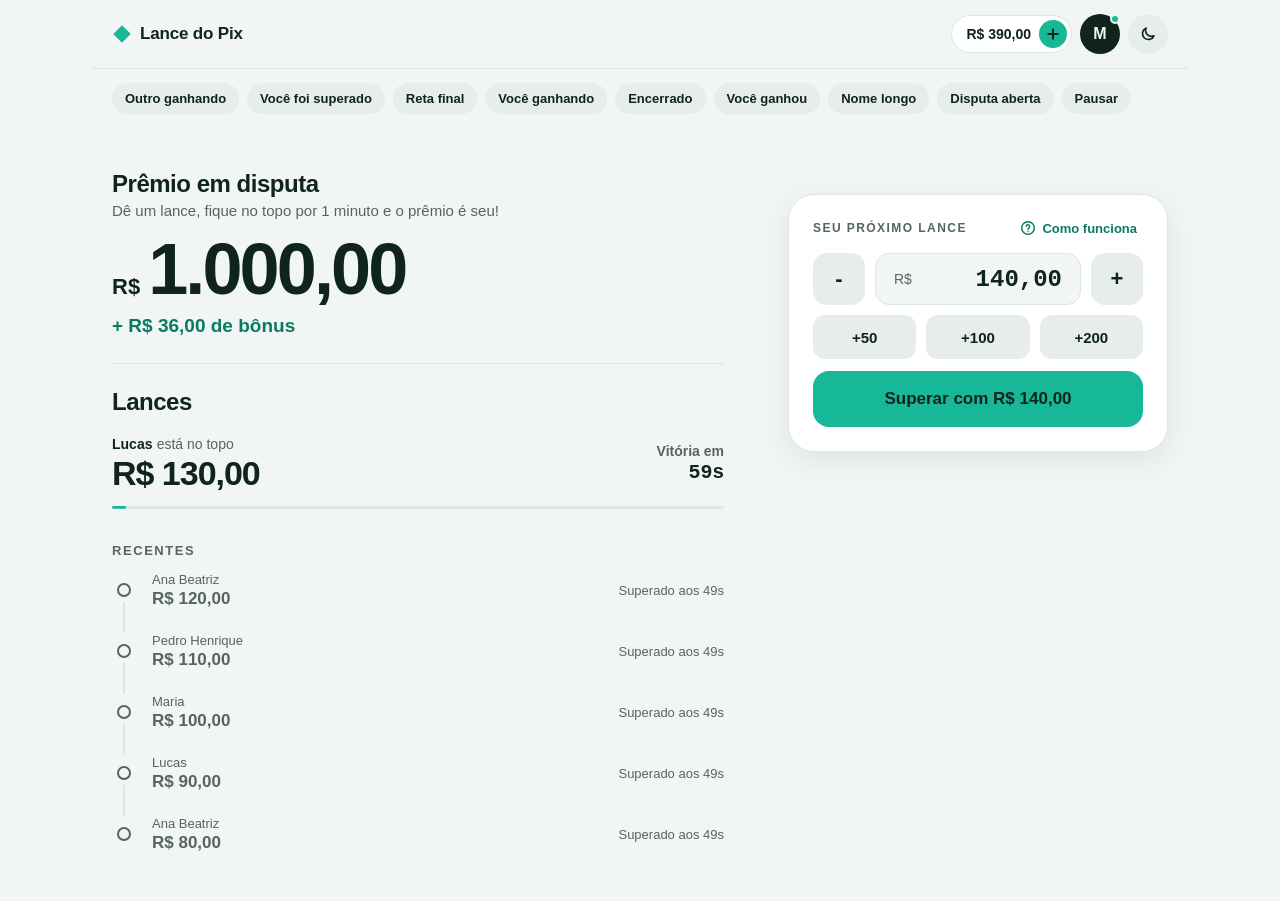
==== artifacts/lance-do-pix/public/prototype.html @ eab9c120 "Update prototype and documentation Replit-Commit-Author: Agent" ====
<!doctype html>
<html lang="pt-BR">
<head>
<meta charset="utf-8">
<meta name="viewport" content="width=device-width, initial-scale=1, viewport-fit=cover">
<title>Lance do Pix</title>
<style>
:root{
  --bg:#F1F5F4;--surface:#FFFFFF;--ink:#10241E;--muted:#55655F;--line:#DCE6E2;
  --teal:#17B897;--teal-ink:#0B7A63;--teal-bg:#E1F6EF;--chip:#E6EDEB;--cta-off:#95DFCF;--cta-off-ink:#3C6F63;
  color-scheme:light;
  box-sizing:border-box;padding-top:env(safe-area-inset-top,0px);
}
@media (prefers-color-scheme:dark){
  :root:not([data-theme="light"]){
    --bg:#0D1A16;--surface:#15261F;--ink:#EAF4F1;--muted:#9DB3AB;--line:#24382F;
    --teal:#2BD3AE;--teal-ink:#4FE3C2;--teal-bg:#133B31;--chip:#1D3229;--cta-off:#1F4A3E;--cta-off-ink:#7FB9AA;
    color-scheme:dark;
  }
}
:root[data-theme="dark"]{
  --bg:#0D1A16;--surface:#15261F;--ink:#EAF4F1;--muted:#9DB3AB;--line:#24382F;
  --teal:#2BD3AE;--teal-ink:#4FE3C2;--teal-bg:#133B31;--chip:#1D3229;--cta-off:#1F4A3E;--cta-off-ink:#7FB9AA;
  color-scheme:dark;
}
*{box-sizing:border-box}
html,body{margin:0}
body{background:var(--bg);color:var(--ink);font-family:-apple-system,"Segoe UI",Roboto,Inter,sans-serif;-webkit-font-smoothing:antialiased}
button{font:inherit;color:inherit;cursor:pointer;border:0;background:none}
.app{max-width:480px;margin:0 auto;padding:0 20px 300px}
header{display:flex;align-items:center;justify-content:space-between;padding:14px 0;border-bottom:1px solid var(--line);margin:0 -20px;padding-left:20px;padding-right:20px}
.logo{display:flex;align-items:center;gap:8px;font-weight:700;font-size:17px;letter-spacing:-.01em}
.right{display:flex;align-items:center;gap:8px}
.bal{display:flex;align-items:center;gap:8px;background:var(--surface);border:1px solid var(--line);border-radius:99px;padding:4px 4px 4px 14px;font-weight:700;font-size:14px}
.plus{width:28px;height:28px;border-radius:50%;background:var(--teal);display:grid;place-items:center}
.avatar{position:relative;width:40px;height:40px;border-radius:50%;background:var(--ink);color:var(--bg);display:grid;place-items:center;font-weight:700}
.avatar i{position:absolute;top:0;right:0;width:10px;height:10px;border-radius:50%;background:var(--teal);border:2px solid var(--bg)}
.theme{width:40px;height:40px;border-radius:50%;background:var(--chip);display:grid;place-items:center}
h1{font-size:24px;letter-spacing:-.02em;margin:26px 0 4px}
.sub{margin:0;color:var(--muted);font-size:15px}
.prize{display:flex;align-items:baseline;gap:8px;margin-top:14px}
.prize small{font-size:22px;font-weight:800}
.prize b{font-size:clamp(52px,17vw,72px);font-weight:800;letter-spacing:-.04em;line-height:1}
.bonus{color:var(--teal-ink);font-weight:800;font-size:19px;margin:10px 0 0}
.timer{display:flex;align-items:center;gap:10px;margin-top:20px}
.timer b{font-family:ui-monospace,Menlo,Consolas,monospace;font-size:30px;color:var(--muted)}
.timer span{display:flex;align-items:center;gap:6px;font-size:13px;color:var(--muted)}
.timer span i{width:8px;height:8px;border-radius:50%;background:var(--muted)}
.bar{height:5px;border-radius:9px;background:var(--line);margin-top:12px}
.sec{display:flex;justify-content:space-between;align-items:baseline;margin:30px 0 10px}
.sec h2{margin:0;font-size:13px;letter-spacing:.12em;color:var(--muted);font-weight:700}
.sec span{font-size:13px;color:var(--muted)}
.tl{padding-top:4px;isolation:isolate}
.n{position:relative;display:flex;align-items:center;gap:16px;padding-bottom:24px}
.n:not(:last-child)::before{content:"";position:absolute;left:11px;top:12px;bottom:0;width:2px;background:var(--line)}
.n:last-child{padding-bottom:0}
.d{position:relative;z-index:1;flex:none;width:24px;height:24px;border-radius:50%;display:grid;place-items:center;background:var(--bg)}
.d.off::after{content:"";width:10px;height:10px;border-radius:50%;border:2px solid var(--muted)}
.d.on{background:var(--teal);color:#10241E}
.n .b{flex:1}
.n .b.r{display:flex;justify-content:space-between;align-items:center}
.n .v{font-size:17px;font-weight:700;color:var(--muted);font-variant-numeric:tabular-nums}
.n .s{font-size:13px;color:var(--muted);margin-bottom:2px}
.win .top{display:flex;justify-content:space-between;align-items:center}
.tag{display:flex;align-items:center;gap:8px;color:var(--teal-ink);font-size:12px;font-weight:800;letter-spacing:.1em}
.tag i{width:8px;height:8px;border-radius:50%;background:var(--teal)}
.time{font-size:13px;color:var(--muted);font-variant-numeric:tabular-nums}
.win .val{font-size:34px;font-weight:800;letter-spacing:-.03em;margin:10px 0 6px;line-height:1.05}
.win .ok{display:flex;align-items:center;gap:6px;color:var(--teal-ink);font-weight:700;font-size:15px}
.row{display:flex;justify-content:space-between;align-items:center;padding:15px 0;border-top:1px solid var(--line)}
.row:first-of-type{border-top:0}
.row .v{font-size:17px;font-weight:700;color:var(--muted)}
.row .s{font-size:13px;color:var(--muted);margin-top:2px}
.row .l{display:flex;gap:12px;align-items:center}
.row .l i{width:8px;height:8px;border-radius:50%;background:var(--line);border:2px solid var(--muted);box-sizing:content-box;width:6px;height:6px}
.sheet{position:fixed;z-index:10;bottom:0;left:50%;transform:translateX(-50%);width:100%;max-width:480px;background:var(--surface);border-radius:26px 26px 0 0;padding:22px 20px calc(18px + env(safe-area-inset-bottom,0px));box-shadow:0 -8px 30px rgba(0,0,0,.08)}
.sh{display:flex;justify-content:space-between;align-items:center}
.sh h3{margin:0;font-size:12px;letter-spacing:.12em;color:var(--muted);font-weight:700}
.how{display:flex;align-items:center;gap:6px;color:var(--teal-ink);font-weight:700;font-size:13px}
.step{display:flex;gap:10px;margin-top:16px}
.step button.sq{width:52px;height:52px;border-radius:14px;background:var(--chip);font-size:22px;font-weight:700}
.field{flex:1;display:flex;align-items:center;justify-content:space-between;padding:0 18px;border-radius:14px;background:var(--bg);border:1px solid var(--line);color:var(--muted);font-size:14px}
.field output{font-family:ui-monospace,Menlo,Consolas,monospace;font-size:24px;font-weight:700;color:var(--ink)}
.chips{display:grid;grid-template-columns:repeat(3,1fr);gap:10px;margin-top:10px}
.chips button{height:44px;border-radius:12px;background:var(--chip);font-weight:700;font-size:15px}
.cta{width:100%;height:56px;border-radius:16px;margin-top:12px;background:var(--cta-off);color:var(--cta-off-ink);font-weight:800;font-size:17px;cursor:not-allowed}

.sr{position:absolute;width:1px;height:1px;overflow:hidden;clip:rect(0 0 0 0);white-space:nowrap}
.dbg{display:flex;gap:8px;overflow-x:auto;margin:14px -20px 0;padding:0 20px;scrollbar-width:none}
.dbg button{flex:none;padding:8px 13px;border-radius:99px;background:var(--chip);font-size:13px;font-weight:700}
.dbg button[aria-pressed="true"]{background:var(--ink);color:var(--bg)}
.lances{margin:26px 0 0;padding-top:24px;border-top:1px solid var(--line);font-size:24px;letter-spacing:-.02em}
.lc{margin-top:18px;padding:0 0 4px}
.lc-cap{font-size:13px;letter-spacing:.12em;text-transform:uppercase;font-weight:700;color:var(--muted)}
.lc-price{margin-top:2px;font-size:34px;font-weight:800;letter-spacing:-.03em;line-height:1.05;white-space:nowrap;font-variant-numeric:tabular-nums}
.lc-st{display:flex;align-items:center;justify-content:space-between;gap:12px;min-height:20px;margin-top:0;font-size:14px;font-weight:600}
.lc-who{display:flex;gap:.3em;flex:1;min-width:0}
.lc-nm{min-width:0;overflow:hidden;text-overflow:ellipsis;white-space:nowrap}
.lc-tl{flex:none;white-space:nowrap;color:var(--muted);font-weight:500}
.lc-t{flex:none;font-family:ui-monospace,Menlo,Consolas,monospace;font-size:18px;font-weight:700;line-height:1}
.lc-t svg{display:block;width:22px;height:22px;color:var(--teal-ink)}
.lc-row{display:flex;align-items:center;justify-content:space-between;gap:16px}
.lc-g{flex:1;min-width:0}
.lc-r{flex:none;display:flex;flex-direction:column;align-items:flex-end;gap:4px}
.lc-r .lc-t{font-size:20px;letter-spacing:-.01em;font-variant-numeric:tabular-nums}
.lc-r .lc-t svg{width:22px;height:22px}
.lc-x{font-size:14px;font-weight:600;color:var(--muted)}
.lc-goal{flex:none;font-family:ui-monospace,Menlo,Consolas,monospace;font-size:14px;font-weight:600;color:var(--muted)}
.lc[data-ended] .lc-goal{display:none}
.lc-x{white-space:nowrap}
.lc[data-ended] .lc-r{flex-direction:row;align-items:center;gap:6px}
.lc[data-ended] .lc-r .lc-t svg{width:18px;height:18px}
.lc-goal{display:none}
.lc[data-urgent] .lc-t{animation:blink 1s step-end infinite}
@keyframes blink{50%{opacity:.35}}
@media (prefers-reduced-motion:reduce){.lc[data-urgent] .lc-t{animation:none}}
.lc-pg{position:relative;height:3px;margin-top:14px;border-radius:9px;background:var(--line);overflow:hidden}
.lc-pg::after{content:"";position:absolute;inset:0;background:var(--teal);clip-path:inset(0 calc(100% - var(--p,100%)) 0 0)}
.lc[data-ended] .lc-pg{display:none}
.lc-nb{display:grid;grid-template-rows:0fr;transition:grid-template-rows .25s ease}
.lc[data-msg] .lc-nb{grid-template-rows:1fr}
.lc-nx{overflow:hidden;min-height:0}
.lc-msg{margin:0;padding-top:12px;font-size:15px;line-height:1.4;color:var(--muted)}
.lc[data-good] .lc-msg{color:var(--teal-ink)}
@media (prefers-reduced-motion:reduce){.lc-nb{transition:none}}
.d svg{width:14px;height:14px}

.cta:not(:disabled){background:var(--teal);color:#10241E;cursor:pointer}
[hidden]{display:none!important}
.dbg button:disabled{opacity:.4;cursor:not-allowed}
.nxt{display:flex;align-items:center;gap:14px;margin-top:16px;padding:12px 14px;border:1px solid var(--line);border-radius:16px;background:var(--surface)}
.ring{position:relative;flex:none;width:44px;height:44px}
.ring svg{position:absolute;inset:0;width:100%;height:100%;transform:rotate(-90deg)}
.ring circle{fill:none;stroke-width:3.5}
.rb{stroke:var(--line)}
.rf{stroke:var(--teal);stroke-linecap:round;stroke-dasharray:var(--rp,0) 100}
.ring b{position:absolute;inset:0;display:grid;place-items:center;font-size:14px;font-variant-numeric:tabular-nums}
.nx-a{font-size:16px;font-weight:700}
.nx-b{font-size:13px;color:var(--muted);margin-top:2px}
.nxt[data-urgent] .ring{animation:blink 1s step-end infinite}
@keyframes fin{from{opacity:0}}
.fade{animation:fin .5s ease}
@media (prefers-reduced-motion:reduce){.nxt[data-urgent] .ring,.fade{animation:none}}
@media (min-width:900px){
  .app{display:grid;grid-template-columns:minmax(0,1fr) minmax(340px,380px);column-gap:64px;align-content:start;max-width:1120px;padding:0 32px 48px}
  header,.dbg,.nxt{grid-column:1/-1}
  .desktop-main{grid-column:1;grid-row:4;min-width:0;padding-top:30px}
  .sheet{position:sticky;grid-column:2;grid-row:4;align-self:start;top:24px;bottom:auto;left:auto;transform:none;width:auto;max-width:none;margin-top:80px;padding:24px;border:1px solid var(--line);border-radius:26px;box-shadow:0 8px 30px rgba(0,0,0,.08)}
}
</style>
</head>
<body>
<div class="app">
  <header>
    <div class="logo"><svg width="20" height="20" viewBox="0 0 24 24" aria-hidden="true"><path d="M12 1.5l10.5 10.5L12 22.5 1.5 12z" fill="#17B897"/></svg>Lance do Pix</div>
    <div class="right">
      <div class="bal">R$ 390,00<button class="plus" aria-label="Adicionar saldo"><svg width="14" height="14" viewBox="0 0 24 24" fill="none" stroke="#10241E" stroke-width="3.4" stroke-linecap="round" aria-hidden="true"><path d="M12 4v16M4 12h16"/></svg></button></div>
      <div class="avatar">M<i></i></div>
      <button class="theme" id="theme" aria-label="Alternar tema"><svg width="18" height="18" viewBox="0 0 24 24" fill="none" stroke="currentColor" stroke-width="2.2" stroke-linecap="round" stroke-linejoin="round" aria-hidden="true"><path d="M20 14.5A8 8 0 019.5 4 8 8 0 1020 14.5z"/></svg></button>
    </div>
  </header>
  <div class="dbg" id="ctrl"></div>
  <div class="nxt" id="nxt" hidden><div class="ring"><svg viewBox="0 0 40 40" aria-hidden="true"><circle class="rb" cx="20" cy="20" r="17" pathLength="100"/><circle class="rf" cx="20" cy="20" r="17" pathLength="100"/></svg><b id="nxs"></b></div><div><div class="nx-a">Próxima disputa</div><div class="nx-b">Prêmio revelado ao começar</div></div></div>

  <div class="desktop-main">
  <h1 id="h1">Prêmio em disputa</h1>
  <p class="sub">Dê um lance, fique no topo por 1 minuto e o prêmio é seu!</p>
  <div class="prize"><small>R$</small><b id="pz"></b></div>
  <p class="bonus" id="bn"></p>
  <h2 class="lances">Lances</h2>
  <section class="lc" id="card" aria-label="Lance no topo">
    <div class="lc-row"><div class="lc-g"><div class="lc-st"><div class="lc-who"><span class="lc-nm" id="nm"></span><span class="lc-tl" id="tl"></span></div></div><div class="lc-price" id="price"></div></div><div class="lc-r"><span class="lc-x" id="tmx">Vitória em</span><div class="lc-t" id="tm"></div><div class="lc-goal" id="goal"></div></div></div>
    <div class="lc-pg" aria-hidden="true"></div>
    <div class="lc-nb"><div class="lc-nx" id="nx"><p class="lc-msg" id="ntm"></p></div></div>
  </section>

  <div class="sec" id="rec"><h2>RECENTES</h2></div>
  <div class="tl" id="hist"></div>
  <span class="sr" id="live" aria-live="polite"></span>
  </div>

  <div class="sheet">
    <div class="sh"><h3>SEU PRÓXIMO LANCE</h3><button class="how"><svg width="16" height="16" viewBox="0 0 24 24" fill="none" stroke="currentColor" stroke-width="2.2" stroke-linecap="round" aria-hidden="true"><circle cx="12" cy="12" r="9.5"/><path d="M9.5 9.5a2.5 2.5 0 114 2c-.9.6-1.5 1.1-1.5 2.2M12 17h.01"/></svg>Como funciona</button></div>
    <div class="step">
      <button class="sq" id="minus" aria-label="Diminuir lance">-</button>
      <div class="field"><span>R$</span><output id="val">140,00</output></div>
      <button class="sq" id="plusb" aria-label="Aumentar lance">+</button>
    </div>
    <div class="chips"><button data-add="50">+50</button><button data-add="100">+100</button><button data-add="200">+200</button></div>
    <button class="cta" id="cta" type="button" disabled>Disputa encerrada</button>
  </div>
</div>

<script>
(() => {
'use strict';
const CFG = { duration: 60, urgentAt: 10, step: 10, histMax: 5, wait: 60, hold: 6 };
const PRIZES = [{ value: 1000, bonus: 36 }, { value: 2500, bonus: 90 }, { value: 500, bonus: 18 }];
const ME = 'Você', LONG = 'Maria Fernanda de Albuquerque';
const $ = id => document.getElementById(id);
const ICONS = {
  default: '<path d="M12 19V5M5 12l7-7 7 7"/>',
  outbid: '<path d="M7 17L17 7M9 7h8v8"/>',
  urgent: '<circle cx="12" cy="12" r="10"/><polyline points="12 6 12 12 16 14"/>',
  lead: '<circle cx="12" cy="12" r="10"/><path d="M8 12l3 3 5-6"/>',
  ended: '<path d="M5 21V4M5 4h11l-2 4 2 4H5"/>',
  down: '<path d="M6 9l6 6 6-6"/>',
  check: '<path d="M5 12.5l5 5 9-10"/>',
};
const icon = (k, w = 2) => `<svg viewBox="0 0 24 24" aria-hidden="true" fill="none" stroke="currentColor" stroke-width="${w}" stroke-linecap="round" stroke-linejoin="round">${ICONS[k]}</svg>`;
const brl = new Intl.NumberFormat('pt-BR', { style: 'currency', currency: 'BRL' }).format;
const num = n => n.toLocaleString('pt-BR', { minimumFractionDigits: 2, maximumFractionDigits: 2 });
const pad = n => String(n).padStart(2, '0');
const clock = s => s <= 60 ? `${s}s` : `${Math.floor(s / 60)}:${pad(s % 60)}`;
const dur = ms => { const s = Math.max(0, Math.floor(ms / 1000)); return s < 60 ? `${s}s` : `${Math.floor(s / 60)}min ${pad(s % 60)}s`; };
const setText = (n, t) => { if (n.textContent !== t) n.textContent = t; };
const setIcon = (n, k, w) => { const key = k + w; if (n.dataset.k !== key) { n.dataset.k = key; n.innerHTML = icon(k, w); } };
const el = (tag, cls = '', kids = []) => { const n = document.createElement(tag); if (cls) n.className = cls; n.append(...kids); return n; };

/* ---------- Momentos ---------- */
const R = (...names) => names.map((name, i) => ({ name, price: 130 - (names.length - 1 - i) * 10 }));
const OTHER = R('Ana Beatriz', 'Lucas', 'Maria', 'Pedro Henrique', 'Ana Beatriz', 'Lucas');
const MINE = R('Ana Beatriz', 'Lucas', 'Pedro Henrique', 'Lucas', 'Maria', ME);
const SCENES = {
  other:  { label: 'Outro ganhando', bids: OTHER, secs: 60 },
  outbid: { label: 'Você foi superado', bids: R('Lucas', 'Ana Beatriz', 'Pedro Henrique', 'Lucas', ME, 'Maria'), secs: 60 },
  urgent: { label: 'Reta final', bids: OTHER, secs: 8 },
  lead:   { label: 'Você ganhando', bids: MINE, secs: 60 },
  ended:  { label: 'Encerrado', bids: OTHER, secs: 0 },
  won:    { label: 'Você ganhou', bids: MINE, secs: 0 },
  long:   { label: 'Nome longo', bids: R('Ana Beatriz', 'Lucas', 'Pedro Henrique', 'Lucas', 'Ana Beatriz', LONG), secs: 60 },
  open:   { label: 'Disputa aberta', bids: [], secs: 60 },
};

/* ---------- Estado ---------- */
let state = { bids: [], prize: PRIZES[0], endsAt: 0, frozen: null, nextAt: null, nfz: null };
const nextLeft = s => s.nfz ?? Math.max(0, (s.nextAt - performance.now()) / 1000);
const secsLeft = s => Math.max(0, Math.ceil(s.frozen ?? (s.endsAt - performance.now()) / 1000));
const withTime = (s, secs) => s.frozen === null ? { endsAt: performance.now() + secs * 1000 } : { frozen: secs };
const view = s => {
  const secs = secsLeft(s), last = s.bids[s.bids.length - 1], prev = s.bids[s.bids.length - 2];
  if (!last) return { empty: true, name: '', price: 0, me: false, next: CFG.step, secs: CFG.duration };
  const me = last.name === ME;
  return { name: last.name, price: last.price, me, next: last.price + CFG.step, outbid: !me && prev?.name === ME, secs, ended: secs === 0, urgent: secs > 0 && secs <= CFG.urgentAt };
};
const tailOf = v => v.ended ? 'ganhou' : 'está no topo';

/* Aviso curto abaixo da barra: só aparece quando agrega. A ação de lance fica no painel de baixo. */
const noticeFor = v => {
  if (v.empty) return 'Assuma o topo com o primeiro lance.';
  if (v.ended) return v.me ? 'Parabéns, o prêmio é seu.' : '';
  if (v.me) return v.urgent ? 'Falta pouco! Continue no topo e o prêmio é seu.' : 'Continue no topo e o prêmio é seu.';
  if (v.urgent) return 'Últimos segundos! Supere agora.';
  if (v.outbid) return 'Você foi superado. Supere o lance para voltar ao topo.';
  return '';
};

/* ---------- Elementos ---------- */
const E = {};
['price', 'nm', 'tl', 'tmx', 'goal', 'tm', 'card', 'nx', 'ntm', 'hist', 'live', 'ctrl', 'cta', 'val', 'pz', 'bn', 'rec', 'nxt', 'nxs'].forEach(id => { E[id] = $(id); });

const showNotice = (msg, good) => {
  if (msg) setText(E.ntm, msg);
  E.card.toggleAttribute('data-msg', !!msg);
  E.card.toggleAttribute('data-good', good);
  E.nx.inert = !msg;
};

let histKey = '', timeEls = [];
const showHist = (bids, ended) => {
  const full = bids.slice(-(CFG.histMax + 1)).reverse(), recent = full.slice(1);
  E.rec.hidden = E.hist.hidden = !recent.length;
  const k = recent.map(b => b.name + b.price + b.at).join('|');
  if (k !== histKey) {
    histKey = k; timeEls = [];
    E.hist.replaceChildren(...recent.map((b, i) => {
      const dot = el('span', 'd off');
      const t = el('span', 'time');
      timeEls.push([t, b.at, full[i].at]);
      return el('div', 'n', [dot, el('div', 'b r', [el('div', '', [el('div', 's', [b.name]), el('div', 'v', [brl(b.price)])]), t])]);
    }));
  }
  const now = performance.now();
  timeEls.forEach(([t, at, nextAt]) => setText(t, `Superado aos ${clock(Math.max(0, Math.ceil(CFG.duration - (nextAt - at) / 1000)))}`));
};

/* Painel de baixo: único lugar com ação de lance */
let bid = 0, seen = -1;
const sheet = v => {
  if (v.price !== seen) { seen = v.price; bid = v.next; }
  if (bid < v.next) bid = v.next;
  setText(E.val, num(bid));
  E.cta.disabled = v.ended || v.me;
  setText(E.cta, v.ended ? (state.nextAt !== null ? `Próxima disputa em ${clock(Math.ceil(nextLeft(state)))}` : 'Disputa encerrada') : v.me ? 'Seu lance está no topo' : v.empty ? `Dar o primeiro lance de ${brl(bid)}` : `Superar com ${brl(bid)}`);
};
const bump = d => { const v = view(state); if (v.up) return; bid = Math.max(v.next, bid + d); sheet(v); };
$('minus').onclick = () => bump(-CFG.step);
$('plusb').onclick = () => bump(CFG.step);
document.querySelectorAll('[data-add]').forEach(b => { b.onclick = () => bump(Number(b.dataset.add)); });
$('theme').onclick = () => {
  const r = document.documentElement, dark = r.dataset.theme ? r.dataset.theme === 'dark' : matchMedia('(prefers-color-scheme: dark)').matches;
  r.dataset.theme = dark ? 'light' : 'dark';
};

/* ---------- Render ---------- */
let lastSecs = -1, lastLive = '', lastNext = -1;
const render = () => {
  const v = view(state), n = noticeFor(v), p = state.prize;
  lastSecs = v.secs;
  setText(E.pz, num(p.value));
  setText(E.bn, `+ ${brl(p.bonus)} de bônus`);
  E.card.toggleAttribute('data-urgent', !!v.urgent);
  E.card.toggleAttribute('data-ended', !!v.ended);
  setText(E.price, brl(v.price));
  setText(E.nm, v.empty ? 'Nenhum lance ainda' : v.name);
  setText(E.tl, v.empty ? '' : tailOf(v));
  const nb = state.nextAt !== null, nl = nb ? Math.ceil(nextLeft(state)) : 0;
  E.nxt.hidden = !nb; E.nxt.toggleAttribute('data-urgent', nb && nl <= CFG.urgentAt); setText(E.nxs, String(nl)); lastNext = nb ? nl : -1;
  setText(E.tmx, v.ended ? 'Disputa encerrada' : 'Vitória em');
  setText(E.goal, clock(CFG.duration));
  if (v.ended) setIcon(E.tm, 'check', 3); else { delete E.tm.dataset.k; setText(E.tm, clock(v.secs)); }
  showNotice(n, !!v.me);
  showHist(state.bids, v.ended);
  sheet(v);
  const text = v.empty ? 'Disputa aberta. Nenhum lance ainda.' : `${v.name} ${tailOf(v)} com ${brl(v.price)}. ${n}`.trim();
  if (text !== lastLive) { lastLive = text; E.live.textContent = text; }
  const fz = state.nextAt !== null ? state.nfz : state.frozen;
  pause.disabled = !state.bids.length;
  pause.textContent = fz !== null ? 'Retomar' : 'Pausar';
  pause.setAttribute('aria-pressed', fz !== null);
};

const place = () => {
  const v = view(state);
  if (v.up || v.ended || v.me) return;
  state = { ...state, bids: [...state.bids, { name: ME, price: bid, at: performance.now() }], ...withTime(state, CFG.duration) };
  render();
};
E.cta.onclick = place;
const fade = () => { const a = document.querySelector('.app'); a.classList.remove('fade'); void a.offsetWidth; a.classList.add('fade'); };
const startNext = () => {
  state = { ...state, bids: [], prize: PRIZES[(PRIZES.indexOf(state.prize) + 1) % PRIZES.length], frozen: null, nextAt: null, nfz: null };
  seen = -1; fade(); render();
};
const apply = k => {
  const sc = SCENES[k], now = performance.now(), last = (CFG.duration - sc.secs) * 1000;
  seen = -1;
  state = { ...state, prize: PRIZES[0], bids: sc.bids.map((b, i, a) => ({ ...b, at: now - last - (a.length - 1 - i) * 11000 })), nextAt: sc.secs === 0 ? now + CFG.wait * 1000 : null, nfz: null, ...withTime(state, sc.secs) };
  render();
};

/* ---------- Momentos de teste ---------- */
Object.entries(SCENES).forEach(([k, sc]) => { const b = el('button', '', [sc.label]); b.type = 'button'; b.dataset.s = k; E.ctrl.append(b); });
const pause = el('button', '', ['Pausar']);
pause.type = 'button'; pause.dataset.s = 'pause'; pause.setAttribute('aria-pressed', 'false');
E.ctrl.append(pause);
E.ctrl.addEventListener('click', e => {
  const k = e.target.closest('[data-s]')?.dataset.s;
  if (!k) return;
  if (k === 'pause') {
    state = state.nextAt !== null
      ? (state.nfz === null ? { ...state, nfz: nextLeft(state) } : { ...state, nfz: null, nextAt: performance.now() + state.nfz * 1000 })
      : state.frozen === null
      ? { ...state, frozen: Math.max(0, (state.endsAt - performance.now()) / 1000) }
      : { ...state, frozen: null, endsAt: performance.now() + state.frozen * 1000 };
    render();
  } else apply(k);
});

apply('other');
setInterval(() => {
  if (state.nextAt !== null) {
    if (state.nfz === null && nextLeft(state) <= 0) return startNext();
    if (Math.ceil(nextLeft(state)) !== lastNext) render();
    return;
  }
  const s = secsLeft(state);
  if (!state.bids.length || s === lastSecs) return;
  if (s === 0 && lastSecs > 0 && state.frozen === null) state = { ...state, nextAt: performance.now() + CFG.wait * 1000, nfz: null };
  render();
}, 250);
const root = document.documentElement;
const frame = () => {
  const left = !state.bids.length ? CFG.duration : state.frozen ?? Math.max(0, (state.endsAt - performance.now()) / 1000);
  root.style.setProperty('--rp', state.nextAt !== null ? (1 - nextLeft(state) / CFG.wait) * 100 : 0);
  root.style.setProperty('--p', `${(1 - left / CFG.duration) * 100}%`);
  requestAnimationFrame(frame);
};
requestAnimationFrame(frame);
})();
</script>
</body>
</html>
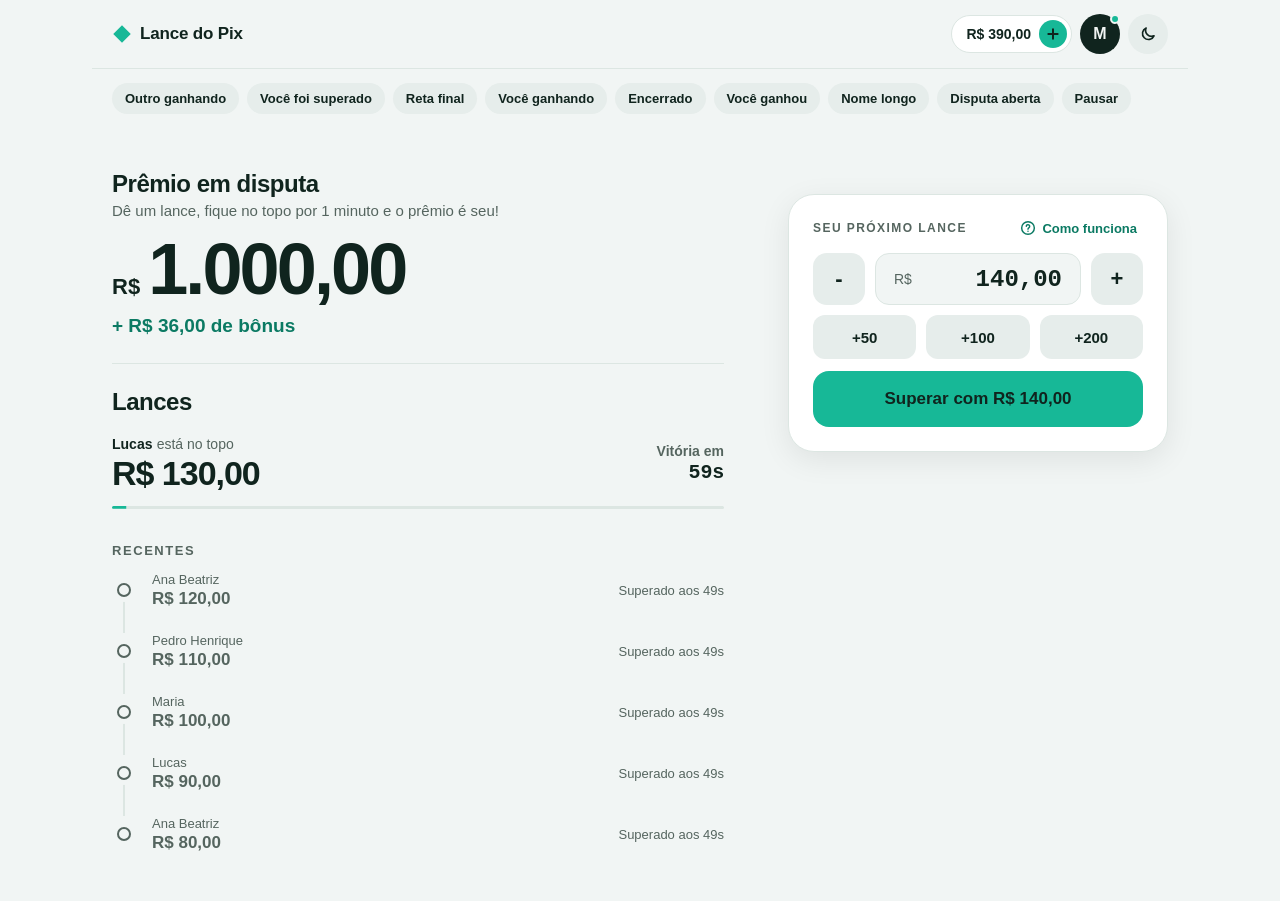
==== commit e14a1a84: "Update prototype link and documentation Replit-Commit-Author: Agent" ====
--- a/artifacts/lance-do-pix/public/prototype.html
+++ b/artifacts/lance-do-pix/public/prototype.html
@@ -28,7 +28,7 @@
 body{background:var(--bg);color:var(--ink);font-family:-apple-system,"Segoe UI",Roboto,Inter,sans-serif;-webkit-font-smoothing:antialiased}
 button{font:inherit;color:inherit;cursor:pointer;border:0;background:none}
 .app{max-width:480px;margin:0 auto;padding:0 20px 300px}
-header{display:flex;align-items:center;justify-content:space-between;padding:14px 0;border-bottom:1px solid var(--line);margin:0 -20px;padding-left:20px;padding-right:20px}
+header{position:sticky;top:0;z-index:20;display:flex;align-items:center;justify-content:space-between;padding:14px 0;border-bottom:1px solid var(--line);margin:0 -20px;padding-left:20px;padding-right:20px;background:var(--bg)}
 .logo{display:flex;align-items:center;gap:8px;font-weight:700;font-size:17px;letter-spacing:-.01em}
 .right{display:flex;align-items:center;gap:8px}
 .bal{display:flex;align-items:center;gap:8px;background:var(--surface);border:1px solid var(--line);border-radius:99px;padding:4px 4px 4px 14px;font-weight:700;font-size:14px}
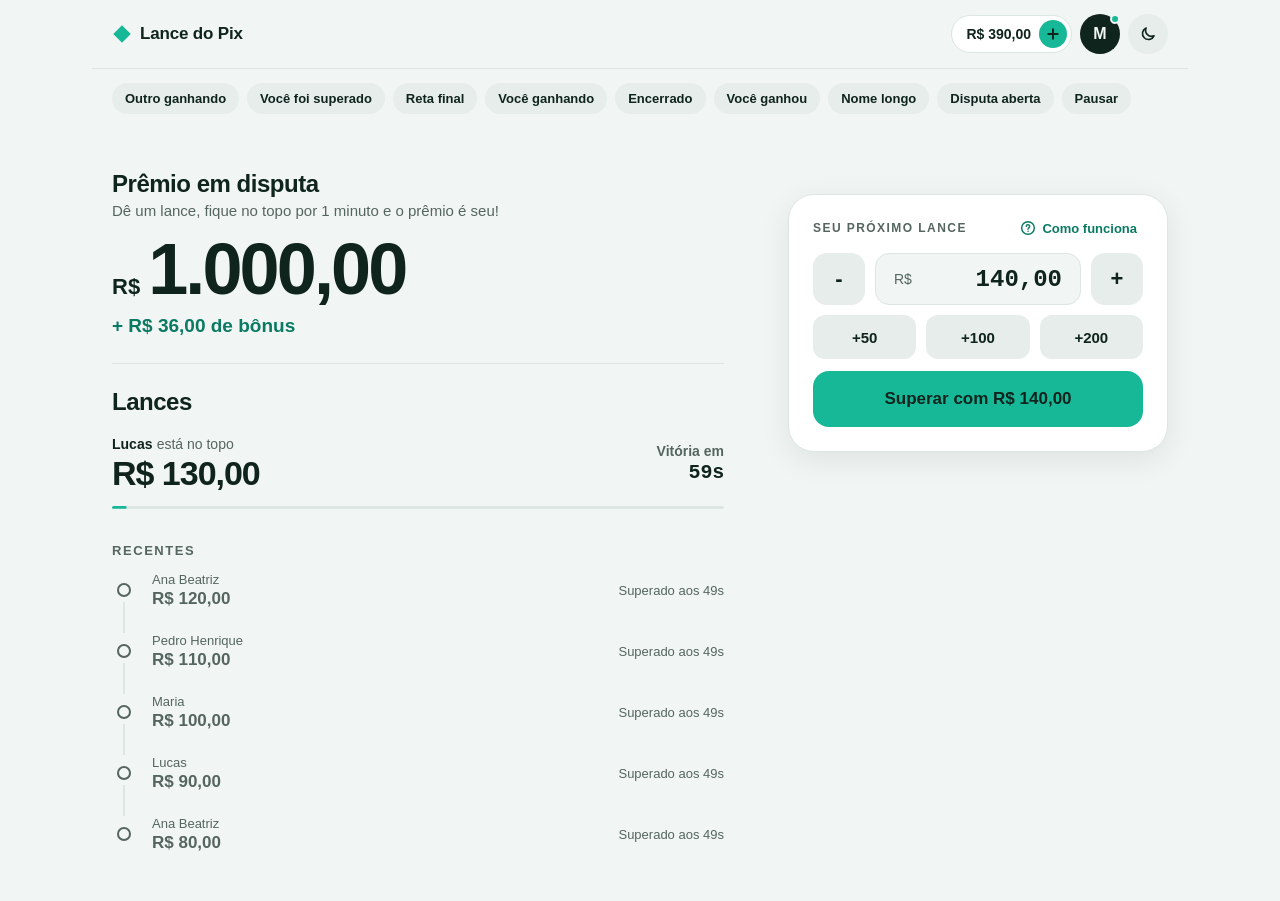
==== commit 36891313: "Update prototype HTML documentation Replit-Commit-Author: Agent" ====
--- a/artifacts/lance-do-pix/public/prototype.html
+++ b/artifacts/lance-do-pix/public/prototype.html
@@ -77,6 +77,25 @@
 .sh{display:flex;justify-content:space-between;align-items:center}
 .sh h3{margin:0;font-size:12px;letter-spacing:.12em;color:var(--muted);font-weight:700}
 .how{display:flex;align-items:center;gap:6px;color:var(--teal-ink);font-weight:700;font-size:13px}
+.how-dialog{width:min(calc(100% - 32px),460px);max-width:none;max-height:calc(100dvh - 32px);margin:auto;padding:24px;overflow:auto;color:var(--ink);background:var(--surface);border:1px solid var(--line);border-radius:24px;box-shadow:0 20px 80px rgba(0,0,0,.24)}
+.how-dialog::backdrop{background:rgba(16,36,30,.46);backdrop-filter:blur(3px)}
+.how-dialog[open]{animation:how-in .2s ease-out}
+.how-top{display:flex;align-items:center;justify-content:space-between;margin-bottom:14px}
+.how-mark{width:42px;height:42px;display:grid;place-items:center;border-radius:13px;background:var(--teal-bg);color:var(--teal-ink)}
+.how-close{width:36px;height:36px;display:grid;place-items:center;border:0;border-radius:50%;background:var(--chip);color:var(--ink)}
+.how-close:focus-visible{outline:3px solid var(--teal);outline-offset:3px}
+.how-kicker{margin:0 0 4px;color:var(--muted);font-size:11px;font-weight:800;letter-spacing:.12em}
+.how-title{margin:0;font-size:26px;line-height:1.12;letter-spacing:-.04em}
+.how-steps{display:grid;gap:0;margin:20px 0 0;padding:0;list-style:none}
+.how-steps li{display:flex;gap:12px;padding:15px 0;border-top:1px solid var(--line)}
+.how-number{flex:none;width:30px;height:30px;display:grid;place-items:center;border-radius:10px;background:var(--teal-bg);color:var(--teal-ink);font-family:ui-monospace,Menlo,Consolas,monospace;font-size:12px;font-weight:700}
+.how-copy{min-width:0}
+.how-copy strong{display:block;font-size:14px}
+.how-copy p{margin:4px 0 0;color:var(--muted);font-size:13px;line-height:1.45}
+.how-footnote{margin:12px 0 0;padding-top:13px;border-top:1px solid var(--line);color:var(--muted);font-size:12px;line-height:1.5}
+.how-footnote strong{color:var(--teal-ink)}
+@keyframes how-in{from{opacity:0;transform:translateY(8px) scale(.98)}to{opacity:1;transform:translateY(0) scale(1)}}
+@media (prefers-reduced-motion:reduce){.how-dialog[open]{animation:none}}
 .step{display:flex;gap:10px;margin-top:16px}
 .step button.sq{width:52px;height:52px;border-radius:14px;background:var(--chip);font-size:22px;font-weight:700}
 .field{flex:1;display:flex;align-items:center;justify-content:space-between;padding:0 18px;border-radius:14px;background:var(--bg);border:1px solid var(--line);color:var(--muted);font-size:14px}
@@ -180,7 +199,7 @@
   </div>
 
   <div class="sheet">
-    <div class="sh"><h3>SEU PRÓXIMO LANCE</h3><button class="how"><svg width="16" height="16" viewBox="0 0 24 24" fill="none" stroke="currentColor" stroke-width="2.2" stroke-linecap="round" aria-hidden="true"><circle cx="12" cy="12" r="9.5"/><path d="M9.5 9.5a2.5 2.5 0 114 2c-.9.6-1.5 1.1-1.5 2.2M12 17h.01"/></svg>Como funciona</button></div>
+    <div class="sh"><h3>SEU PRÓXIMO LANCE</h3><button class="how" type="button" aria-haspopup="dialog" aria-controls="howDialog"><svg width="16" height="16" viewBox="0 0 24 24" fill="none" stroke="currentColor" stroke-width="2.2" stroke-linecap="round" aria-hidden="true"><circle cx="12" cy="12" r="9.5"/><path d="M9.5 9.5a2.5 2.5 0 114 2c-.9.6-1.5 1.1-1.5 2.2M12 17h.01"/></svg>Como funciona</button></div>
     <div class="step">
       <button class="sq" id="minus" aria-label="Diminuir lance">-</button>
       <div class="field"><span>R$</span><output id="val">140,00</output></div>
@@ -189,6 +208,20 @@
     <div class="chips"><button data-add="50">+50</button><button data-add="100">+100</button><button data-add="200">+200</button></div>
     <button class="cta" id="cta" type="button" disabled>Disputa encerrada</button>
   </div>
+  <dialog class="how-dialog" id="howDialog" aria-labelledby="howTitle" aria-describedby="howFootnote">
+    <div class="how-top">
+      <div class="how-mark" aria-hidden="true"><svg width="22" height="22" viewBox="0 0 24 24" fill="none" stroke="currentColor" stroke-width="2.1" stroke-linecap="round" stroke-linejoin="round"><circle cx="12" cy="12" r="9.5"/><path d="M9.5 9.5a2.5 2.5 0 114 2c-.9.6-1.5 1.1-1.5 2.2M12 17h.01"/></svg></div>
+      <button class="how-close" id="closeHow" type="button" aria-label="Fechar Como funciona"><svg width="18" height="18" viewBox="0 0 24 24" fill="none" stroke="currentColor" stroke-width="2.2" stroke-linecap="round" aria-hidden="true"><path d="m6 6 12 12M18 6 6 18"/></svg></button>
+    </div>
+    <p class="how-kicker">É SIMPLES</p>
+    <h2 class="how-title" id="howTitle">Como funciona</h2>
+    <ol class="how-steps">
+      <li><span class="how-number">01</span><div class="how-copy"><strong>Dê um lance maior</strong><p>Supere o lance do topo. O próximo lance sobe pelo menos R$ 10.</p></div></li>
+      <li><span class="how-number">02</span><div class="how-copy"><strong>Fique no topo</strong><p>Cada novo lance reinicia a contagem de 60 segundos.</p></div></li>
+      <li><span class="how-number">03</span><div class="how-copy"><strong>Ganhe o prêmio</strong><p>Se o relógio zerar com você no topo, o prêmio e o bônus são seus.</p></div></li>
+    </ol>
+    <p class="how-footnote" id="howFootnote">Esta é uma <strong>demonstração</strong>. Os lances e o saldo são simulados; não há pagamentos reais.</p>
+  </dialog>
 </div>
 
 <script>
@@ -301,6 +334,13 @@
   const r = document.documentElement, dark = r.dataset.theme ? r.dataset.theme === 'dark' : matchMedia('(prefers-color-scheme: dark)').matches;
   r.dataset.theme = dark ? 'light' : 'dark';
 };
+const howDialog = $('howDialog');
+document.querySelectorAll('.how').forEach(b => { b.onclick = () => howDialog.showModal(); });
+$('closeHow').onclick = () => howDialog.close();
+howDialog.addEventListener('click', e => {
+  const r = howDialog.getBoundingClientRect();
+  if (e.clientX < r.left || e.clientX > r.right || e.clientY < r.top || e.clientY > r.bottom) howDialog.close();
+});
 
 /* ---------- Render ---------- */
 let lastSecs = -1, lastLive = '', lastNext = -1;
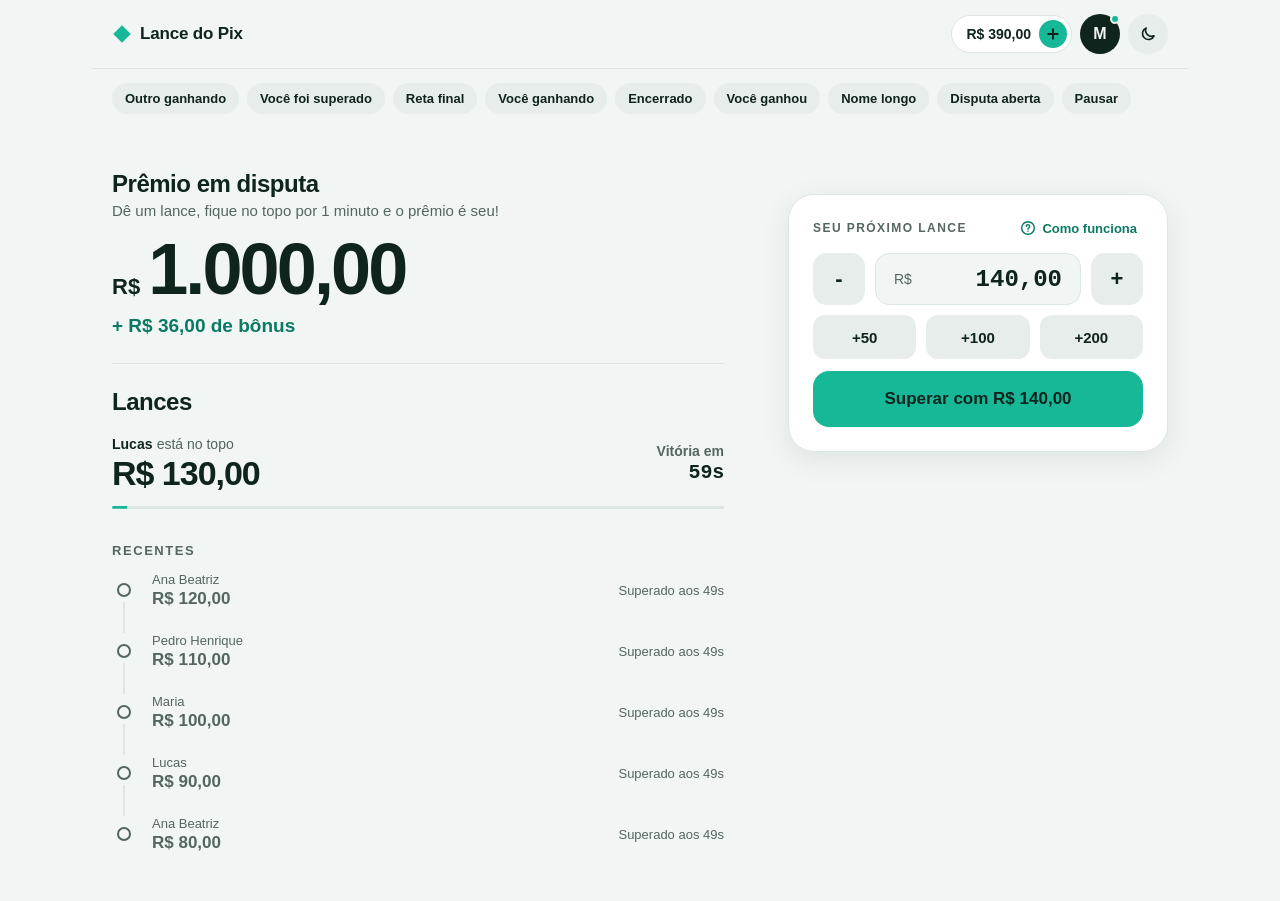
==== commit 94d6647a: "Update lance-do-pix prototype layout Replit-Commit-Author: Agent" ====
--- a/artifacts/lance-do-pix/public/prototype.html
+++ b/artifacts/lance-do-pix/public/prototype.html
@@ -77,9 +77,10 @@
 .sh{display:flex;justify-content:space-between;align-items:center}
 .sh h3{margin:0;font-size:12px;letter-spacing:.12em;color:var(--muted);font-weight:700}
 .how{display:flex;align-items:center;gap:6px;color:var(--teal-ink);font-weight:700;font-size:13px}
-.how-dialog{width:min(calc(100% - 32px),460px);max-width:none;max-height:calc(100dvh - 32px);margin:auto;padding:24px;overflow:auto;color:var(--ink);background:var(--surface);border:1px solid var(--line);border-radius:24px;box-shadow:0 20px 80px rgba(0,0,0,.24)}
-.how-dialog::backdrop{background:rgba(16,36,30,.46);backdrop-filter:blur(3px)}
+.how-dialog{width:min(calc(100% - 32px),460px);max-width:none;max-height:calc(100dvh - 32px);margin:auto;padding:24px;overflow:auto;overscroll-behavior:contain;color:var(--ink);background:var(--surface);border:1px solid var(--line);border-radius:24px;box-shadow:0 20px 80px rgba(0,0,0,.24)}
+.how-dialog::backdrop{background:rgba(16,36,30,.46);backdrop-filter:blur(3px);touch-action:none}
 .how-dialog[open]{animation:how-in .2s ease-out}
+html.how-open,body.how-open{overflow:hidden;overscroll-behavior:none}
 .how-top{display:flex;align-items:center;justify-content:space-between;margin-bottom:14px}
 .how-mark{width:42px;height:42px;display:grid;place-items:center;border-radius:13px;background:var(--teal-bg);color:var(--teal-ink)}
 .how-close{width:36px;height:36px;display:grid;place-items:center;border:0;border-radius:50%;background:var(--chip);color:var(--ink)}
@@ -335,11 +336,28 @@
   r.dataset.theme = dark ? 'light' : 'dark';
 };
 const howDialog = $('howDialog');
-document.querySelectorAll('.how').forEach(b => { b.onclick = () => howDialog.showModal(); });
+let modalScrollY = 0;
+const openHow = () => {
+  if (howDialog.open) return;
+  modalScrollY = window.scrollY;
+  document.documentElement.classList.add('how-open');
+  document.body.classList.add('how-open');
+  howDialog.showModal();
+};
+document.querySelectorAll('.how').forEach(b => { b.onclick = openHow; });
 $('closeHow').onclick = () => howDialog.close();
+howDialog.addEventListener('close', () => {
+  document.documentElement.classList.remove('how-open');
+  document.body.classList.remove('how-open');
+  window.scrollTo(0, modalScrollY);
+});
 howDialog.addEventListener('click', e => {
   const r = howDialog.getBoundingClientRect();
-  if (e.clientX < r.left || e.clientX > r.right || e.clientY < r.top || e.clientY > r.bottom) howDialog.close();
+  if (e.clientX < r.left || e.clientX > r.right || e.clientY < r.top || e.clientY > r.bottom) {
+    e.preventDefault();
+    e.stopPropagation();
+    howDialog.close();
+  }
 });
 
 /* ---------- Render ---------- */
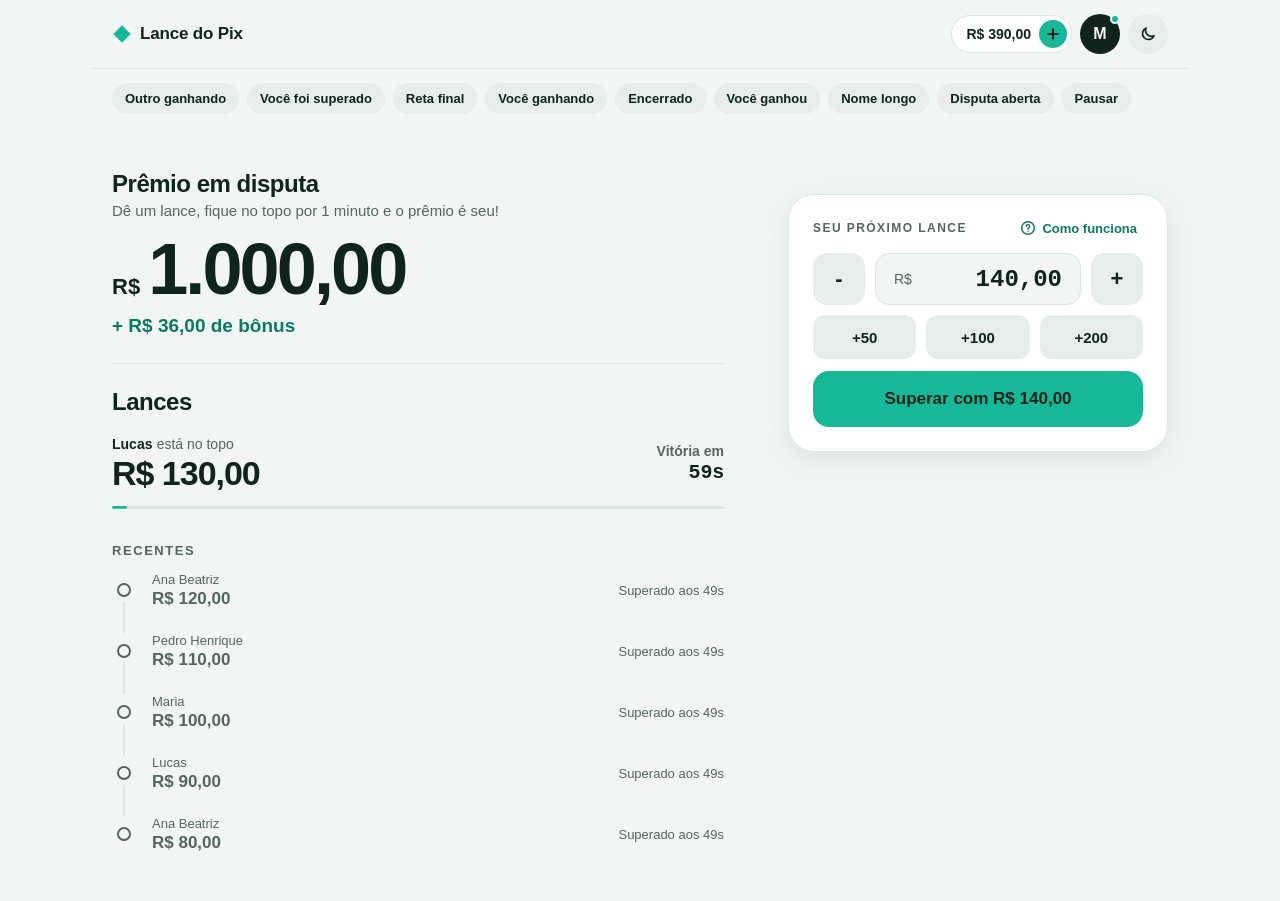
==== commit a70dc65b: "Update prototype and documentation Replit-Commit-Author: Agent" ====
--- a/artifacts/lance-do-pix/public/prototype.html
+++ b/artifacts/lance-do-pix/public/prototype.html
@@ -77,10 +77,11 @@
 .sh{display:flex;justify-content:space-between;align-items:center}
 .sh h3{margin:0;font-size:12px;letter-spacing:.12em;color:var(--muted);font-weight:700}
 .how{display:flex;align-items:center;gap:6px;color:var(--teal-ink);font-weight:700;font-size:13px}
-.how-dialog{width:min(calc(100% - 32px),460px);max-width:none;max-height:calc(100dvh - 32px);margin:auto;padding:24px;overflow:auto;overscroll-behavior:contain;color:var(--ink);background:var(--surface);border:1px solid var(--line);border-radius:24px;box-shadow:0 20px 80px rgba(0,0,0,.24)}
+.how-dialog{position:fixed;inset:auto 0 0;width:min(100%,480px);max-width:none;max-height:calc(100dvh - 24px);margin:0 auto;padding:12px 20px calc(18px + env(safe-area-inset-bottom,0px));overflow:auto;overscroll-behavior:contain;color:var(--ink);background:var(--surface);border:1px solid var(--line);border-bottom:0;border-radius:26px 26px 0 0;box-shadow:0 -8px 30px rgba(0,0,0,.16)}
 .how-dialog::backdrop{background:rgba(16,36,30,.46);backdrop-filter:blur(3px);touch-action:none}
-.how-dialog[open]{animation:how-in .2s ease-out}
+.how-dialog[open]{animation:how-sheet-in .24s cubic-bezier(.2,.8,.2,1)}
 html.how-open,body.how-open{overflow:hidden;overscroll-behavior:none}
+.how-handle{width:40px;height:4px;margin:0 auto 16px;border-radius:999px;background:var(--line)}
 .how-top{display:flex;align-items:center;justify-content:space-between;margin-bottom:14px}
 .how-mark{width:42px;height:42px;display:grid;place-items:center;border-radius:13px;background:var(--teal-bg);color:var(--teal-ink)}
 .how-close{width:36px;height:36px;display:grid;place-items:center;border:0;border-radius:50%;background:var(--chip);color:var(--ink)}
@@ -95,8 +96,8 @@
 .how-copy p{margin:4px 0 0;color:var(--muted);font-size:13px;line-height:1.45}
 .how-footnote{margin:12px 0 0;padding-top:13px;border-top:1px solid var(--line);color:var(--muted);font-size:12px;line-height:1.5}
 .how-footnote strong{color:var(--teal-ink)}
+@keyframes how-sheet-in{from{opacity:.8;transform:translateY(100%)}to{opacity:1;transform:translateY(0)}}
 @keyframes how-in{from{opacity:0;transform:translateY(8px) scale(.98)}to{opacity:1;transform:translateY(0) scale(1)}}
-@media (prefers-reduced-motion:reduce){.how-dialog[open]{animation:none}}
 .step{display:flex;gap:10px;margin-top:16px}
 .step button.sq{width:52px;height:52px;border-radius:14px;background:var(--chip);font-size:22px;font-weight:700}
 .field{flex:1;display:flex;align-items:center;justify-content:space-between;padding:0 18px;border-radius:14px;background:var(--bg);border:1px solid var(--line);color:var(--muted);font-size:14px}
@@ -166,7 +167,11 @@
   header,.dbg,.nxt{grid-column:1/-1}
   .desktop-main{grid-column:1;grid-row:4;min-width:0;padding-top:30px}
   .sheet{position:sticky;grid-column:2;grid-row:4;align-self:start;top:24px;bottom:auto;left:auto;transform:none;width:auto;max-width:none;margin-top:80px;padding:24px;border:1px solid var(--line);border-radius:26px;box-shadow:0 8px 30px rgba(0,0,0,.08)}
+  .how-dialog{inset:0;width:min(calc(100% - 32px),460px);max-height:calc(100dvh - 32px);margin:auto;padding:24px;border:1px solid var(--line);border-radius:24px;box-shadow:0 20px 80px rgba(0,0,0,.24)}
+  .how-dialog[open]{animation:how-in .2s ease-out}
+  .how-handle{display:none}
 }
+@media (prefers-reduced-motion:reduce){.how-dialog[open]{animation:none}}
 </style>
 </head>
 <body>
@@ -210,6 +215,7 @@
     <button class="cta" id="cta" type="button" disabled>Disputa encerrada</button>
   </div>
   <dialog class="how-dialog" id="howDialog" aria-labelledby="howTitle" aria-describedby="howFootnote">
+    <div class="how-handle" aria-hidden="true"></div>
     <div class="how-top">
       <div class="how-mark" aria-hidden="true"><svg width="22" height="22" viewBox="0 0 24 24" fill="none" stroke="currentColor" stroke-width="2.1" stroke-linecap="round" stroke-linejoin="round"><circle cx="12" cy="12" r="9.5"/><path d="M9.5 9.5a2.5 2.5 0 114 2c-.9.6-1.5 1.1-1.5 2.2M12 17h.01"/></svg></div>
       <button class="how-close" id="closeHow" type="button" aria-label="Fechar Como funciona"><svg width="18" height="18" viewBox="0 0 24 24" fill="none" stroke="currentColor" stroke-width="2.2" stroke-linecap="round" aria-hidden="true"><path d="m6 6 12 12M18 6 6 18"/></svg></button>
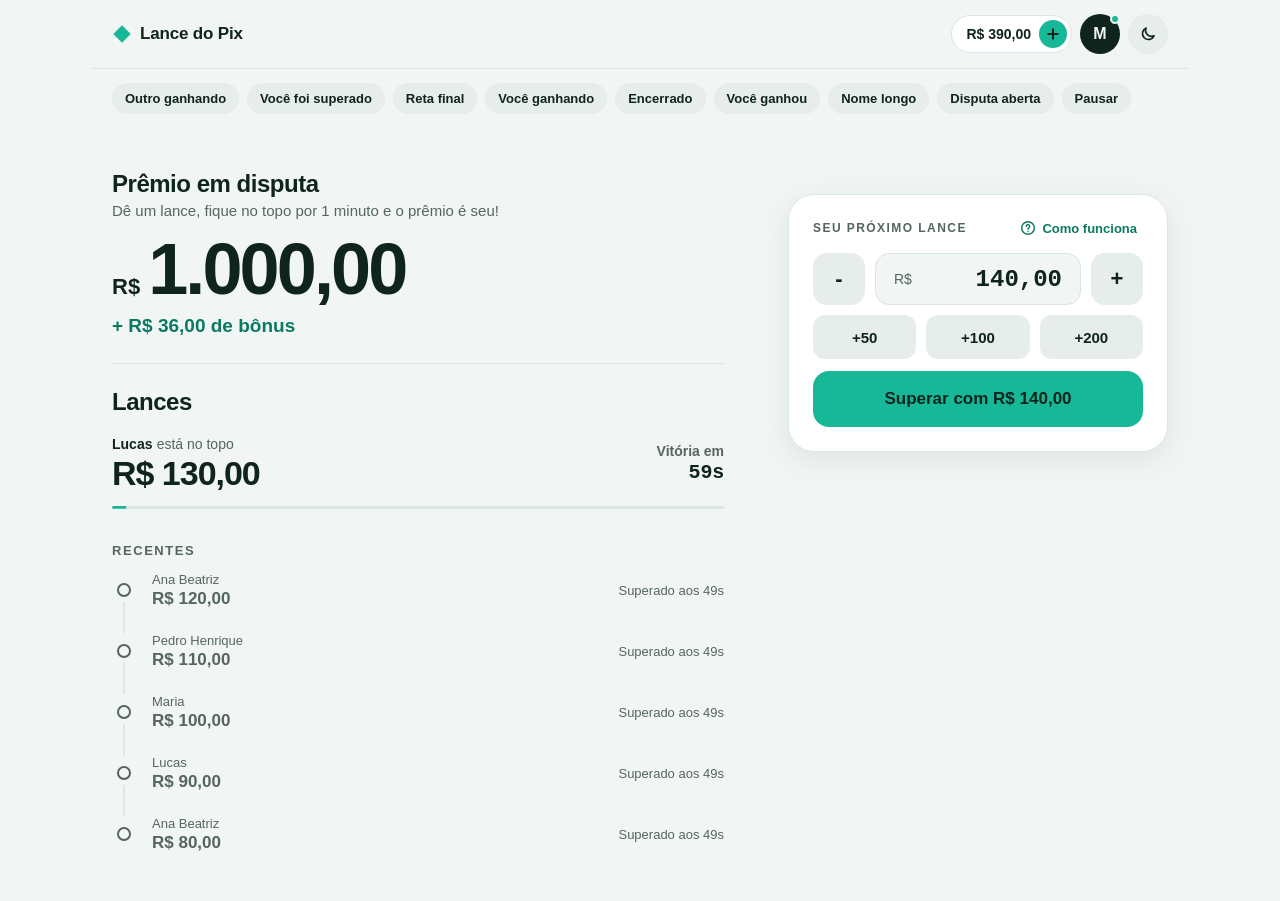
==== commit 9fac206c: "Update lance-do-pix prototype styling Replit-Commit-Author: Agent" ====
--- a/artifacts/lance-do-pix/public/prototype.html
+++ b/artifacts/lance-do-pix/public/prototype.html
@@ -79,7 +79,7 @@
 .how{display:flex;align-items:center;gap:6px;color:var(--teal-ink);font-weight:700;font-size:13px}
 .how-dialog{position:fixed;inset:auto 0 0;width:min(100%,480px);max-width:none;max-height:calc(100dvh - 24px);margin:0 auto;padding:12px 20px calc(18px + env(safe-area-inset-bottom,0px));overflow:auto;overscroll-behavior:contain;color:var(--ink);background:var(--surface);border:1px solid var(--line);border-bottom:0;border-radius:26px 26px 0 0;box-shadow:0 -8px 30px rgba(0,0,0,.16)}
 .how-dialog::backdrop{background:rgba(16,36,30,.46);backdrop-filter:blur(3px);touch-action:none}
-.how-dialog[open]{animation:how-sheet-in .24s cubic-bezier(.2,.8,.2,1)}
+.how-dialog[open]{animation:how-sheet-in .12s cubic-bezier(.16,1,.3,1)}
 html.how-open,body.how-open{overflow:hidden;overscroll-behavior:none}
 .how-handle{width:40px;height:4px;margin:0 auto 16px;border-radius:999px;background:var(--line)}
 .how-top{display:flex;align-items:center;justify-content:space-between;margin-bottom:14px}
@@ -96,8 +96,8 @@
 .how-copy p{margin:4px 0 0;color:var(--muted);font-size:13px;line-height:1.45}
 .how-footnote{margin:12px 0 0;padding-top:13px;border-top:1px solid var(--line);color:var(--muted);font-size:12px;line-height:1.5}
 .how-footnote strong{color:var(--teal-ink)}
-@keyframes how-sheet-in{from{opacity:.8;transform:translateY(100%)}to{opacity:1;transform:translateY(0)}}
-@keyframes how-in{from{opacity:0;transform:translateY(8px) scale(.98)}to{opacity:1;transform:translateY(0) scale(1)}}
+@keyframes how-sheet-in{from{opacity:.92;transform:translateY(16px)}to{opacity:1;transform:translateY(0)}}
+@keyframes how-in{from{opacity:0;transform:translateY(4px) scale(.995)}to{opacity:1;transform:translateY(0) scale(1)}}
 .step{display:flex;gap:10px;margin-top:16px}
 .step button.sq{width:52px;height:52px;border-radius:14px;background:var(--chip);font-size:22px;font-weight:700}
 .field{flex:1;display:flex;align-items:center;justify-content:space-between;padding:0 18px;border-radius:14px;background:var(--bg);border:1px solid var(--line);color:var(--muted);font-size:14px}
@@ -168,7 +168,7 @@
   .desktop-main{grid-column:1;grid-row:4;min-width:0;padding-top:30px}
   .sheet{position:sticky;grid-column:2;grid-row:4;align-self:start;top:24px;bottom:auto;left:auto;transform:none;width:auto;max-width:none;margin-top:80px;padding:24px;border:1px solid var(--line);border-radius:26px;box-shadow:0 8px 30px rgba(0,0,0,.08)}
   .how-dialog{inset:0;width:min(calc(100% - 32px),460px);max-height:calc(100dvh - 32px);margin:auto;padding:24px;border:1px solid var(--line);border-radius:24px;box-shadow:0 20px 80px rgba(0,0,0,.24)}
-  .how-dialog[open]{animation:how-in .2s ease-out}
+  .how-dialog[open]{animation:how-in .12s cubic-bezier(.16,1,.3,1)}
   .how-handle{display:none}
 }
 @media (prefers-reduced-motion:reduce){.how-dialog[open]{animation:none}}
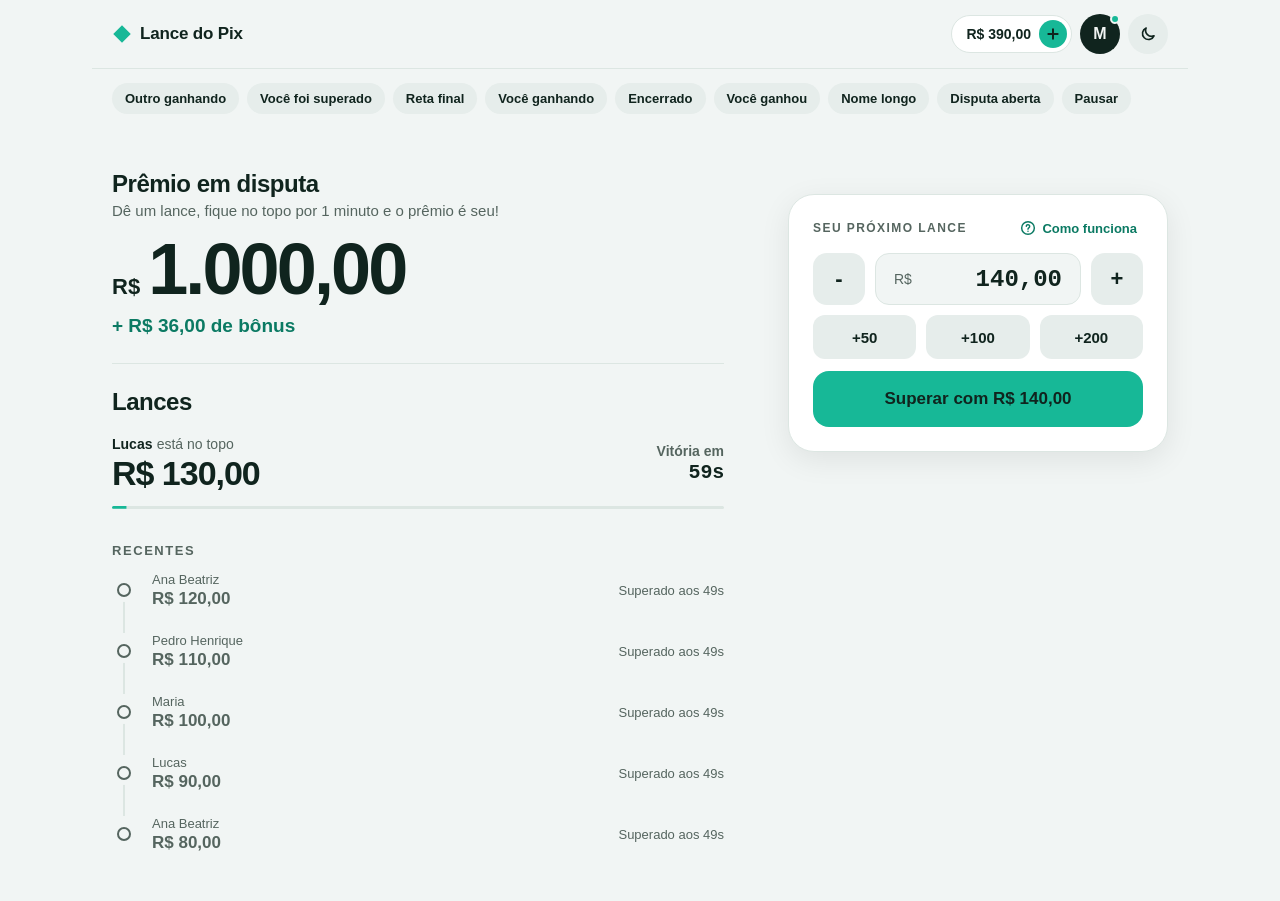
==== commit 6e8ee674: "Update prototype configuration in lance-do-pix Replit-Commit-Author: Agent" ====
--- a/artifacts/lance-do-pix/public/prototype.html
+++ b/artifacts/lance-do-pix/public/prototype.html
@@ -97,7 +97,6 @@
 .how-footnote{margin:12px 0 0;padding-top:13px;border-top:1px solid var(--line);color:var(--muted);font-size:12px;line-height:1.5}
 .how-footnote strong{color:var(--teal-ink)}
 @keyframes how-sheet-in{from{opacity:.92;transform:translateY(16px)}to{opacity:1;transform:translateY(0)}}
-@keyframes how-in{from{opacity:0;transform:translateY(4px) scale(.995)}to{opacity:1;transform:translateY(0) scale(1)}}
 .step{display:flex;gap:10px;margin-top:16px}
 .step button.sq{width:52px;height:52px;border-radius:14px;background:var(--chip);font-size:22px;font-weight:700}
 .field{flex:1;display:flex;align-items:center;justify-content:space-between;padding:0 18px;border-radius:14px;background:var(--bg);border:1px solid var(--line);color:var(--muted);font-size:14px}
@@ -168,7 +167,8 @@
   .desktop-main{grid-column:1;grid-row:4;min-width:0;padding-top:30px}
   .sheet{position:sticky;grid-column:2;grid-row:4;align-self:start;top:24px;bottom:auto;left:auto;transform:none;width:auto;max-width:none;margin-top:80px;padding:24px;border:1px solid var(--line);border-radius:26px;box-shadow:0 8px 30px rgba(0,0,0,.08)}
   .how-dialog{inset:0;width:min(calc(100% - 32px),460px);max-height:calc(100dvh - 32px);margin:auto;padding:24px;border:1px solid var(--line);border-radius:24px;box-shadow:0 20px 80px rgba(0,0,0,.24)}
-  .how-dialog[open]{animation:how-in .12s cubic-bezier(.16,1,.3,1)}
+  .how-dialog[open]{animation:none}
+  .how-dialog::backdrop{backdrop-filter:none}
   .how-handle{display:none}
 }
 @media (prefers-reduced-motion:reduce){.how-dialog[open]{animation:none}}
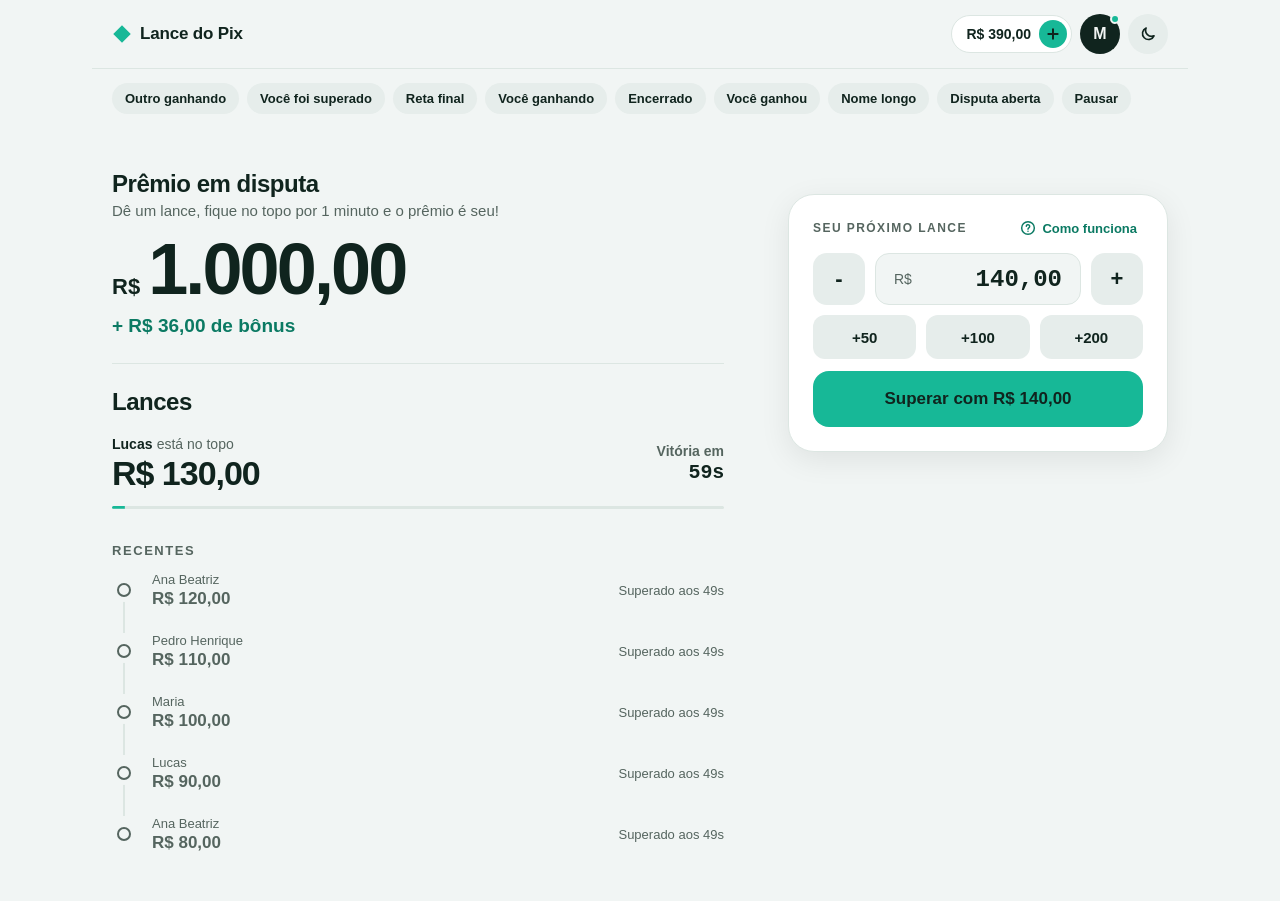
==== commit 6a1f6f9c: "Update prototype and documentation links Replit-Commit-Author: Agent" ====
--- a/artifacts/lance-do-pix/public/prototype.html
+++ b/artifacts/lance-do-pix/public/prototype.html
@@ -78,7 +78,7 @@
 .sh h3{margin:0;font-size:12px;letter-spacing:.12em;color:var(--muted);font-weight:700}
 .how{display:flex;align-items:center;gap:6px;color:var(--teal-ink);font-weight:700;font-size:13px}
 .how-dialog{position:fixed;inset:auto 0 0;width:min(100%,480px);max-width:none;max-height:calc(100dvh - 24px);margin:0 auto;padding:12px 20px calc(18px + env(safe-area-inset-bottom,0px));overflow:auto;overscroll-behavior:contain;color:var(--ink);background:var(--surface);border:1px solid var(--line);border-bottom:0;border-radius:26px 26px 0 0;box-shadow:0 -8px 30px rgba(0,0,0,.16)}
-.how-dialog::backdrop{background:rgba(16,36,30,.46);backdrop-filter:blur(3px);touch-action:none}
+.how-dialog::backdrop{background:rgba(16,36,30,.46);touch-action:none}
 .how-dialog[open]{animation:how-sheet-in .12s cubic-bezier(.16,1,.3,1)}
 html.how-open,body.how-open{overflow:hidden;overscroll-behavior:none}
 .how-handle{width:40px;height:4px;margin:0 auto 16px;border-radius:999px;background:var(--line)}
@@ -168,7 +168,6 @@
   .sheet{position:sticky;grid-column:2;grid-row:4;align-self:start;top:24px;bottom:auto;left:auto;transform:none;width:auto;max-width:none;margin-top:80px;padding:24px;border:1px solid var(--line);border-radius:26px;box-shadow:0 8px 30px rgba(0,0,0,.08)}
   .how-dialog{inset:0;width:min(calc(100% - 32px),460px);max-height:calc(100dvh - 32px);margin:auto;padding:24px;border:1px solid var(--line);border-radius:24px;box-shadow:0 20px 80px rgba(0,0,0,.24)}
   .how-dialog[open]{animation:none}
-  .how-dialog::backdrop{backdrop-filter:none}
   .how-handle{display:none}
 }
 @media (prefers-reduced-motion:reduce){.how-dialog[open]{animation:none}}
